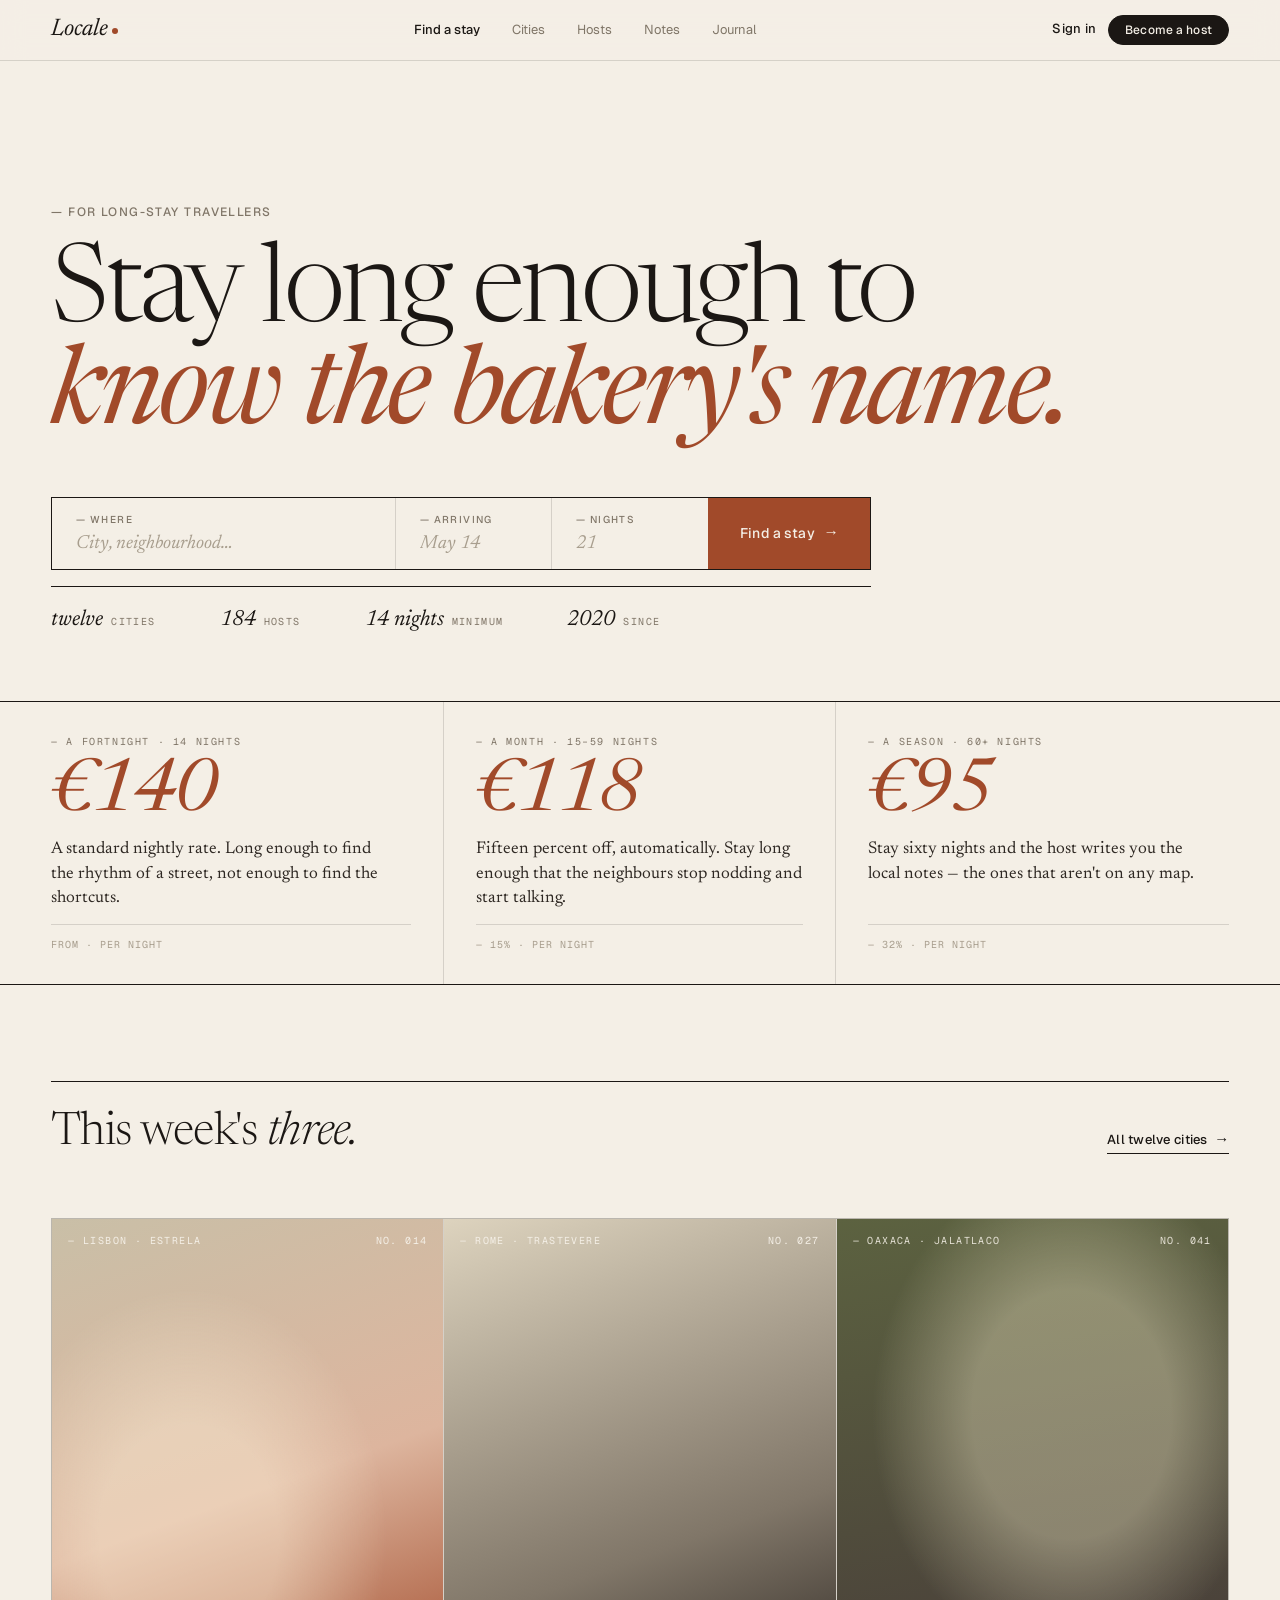
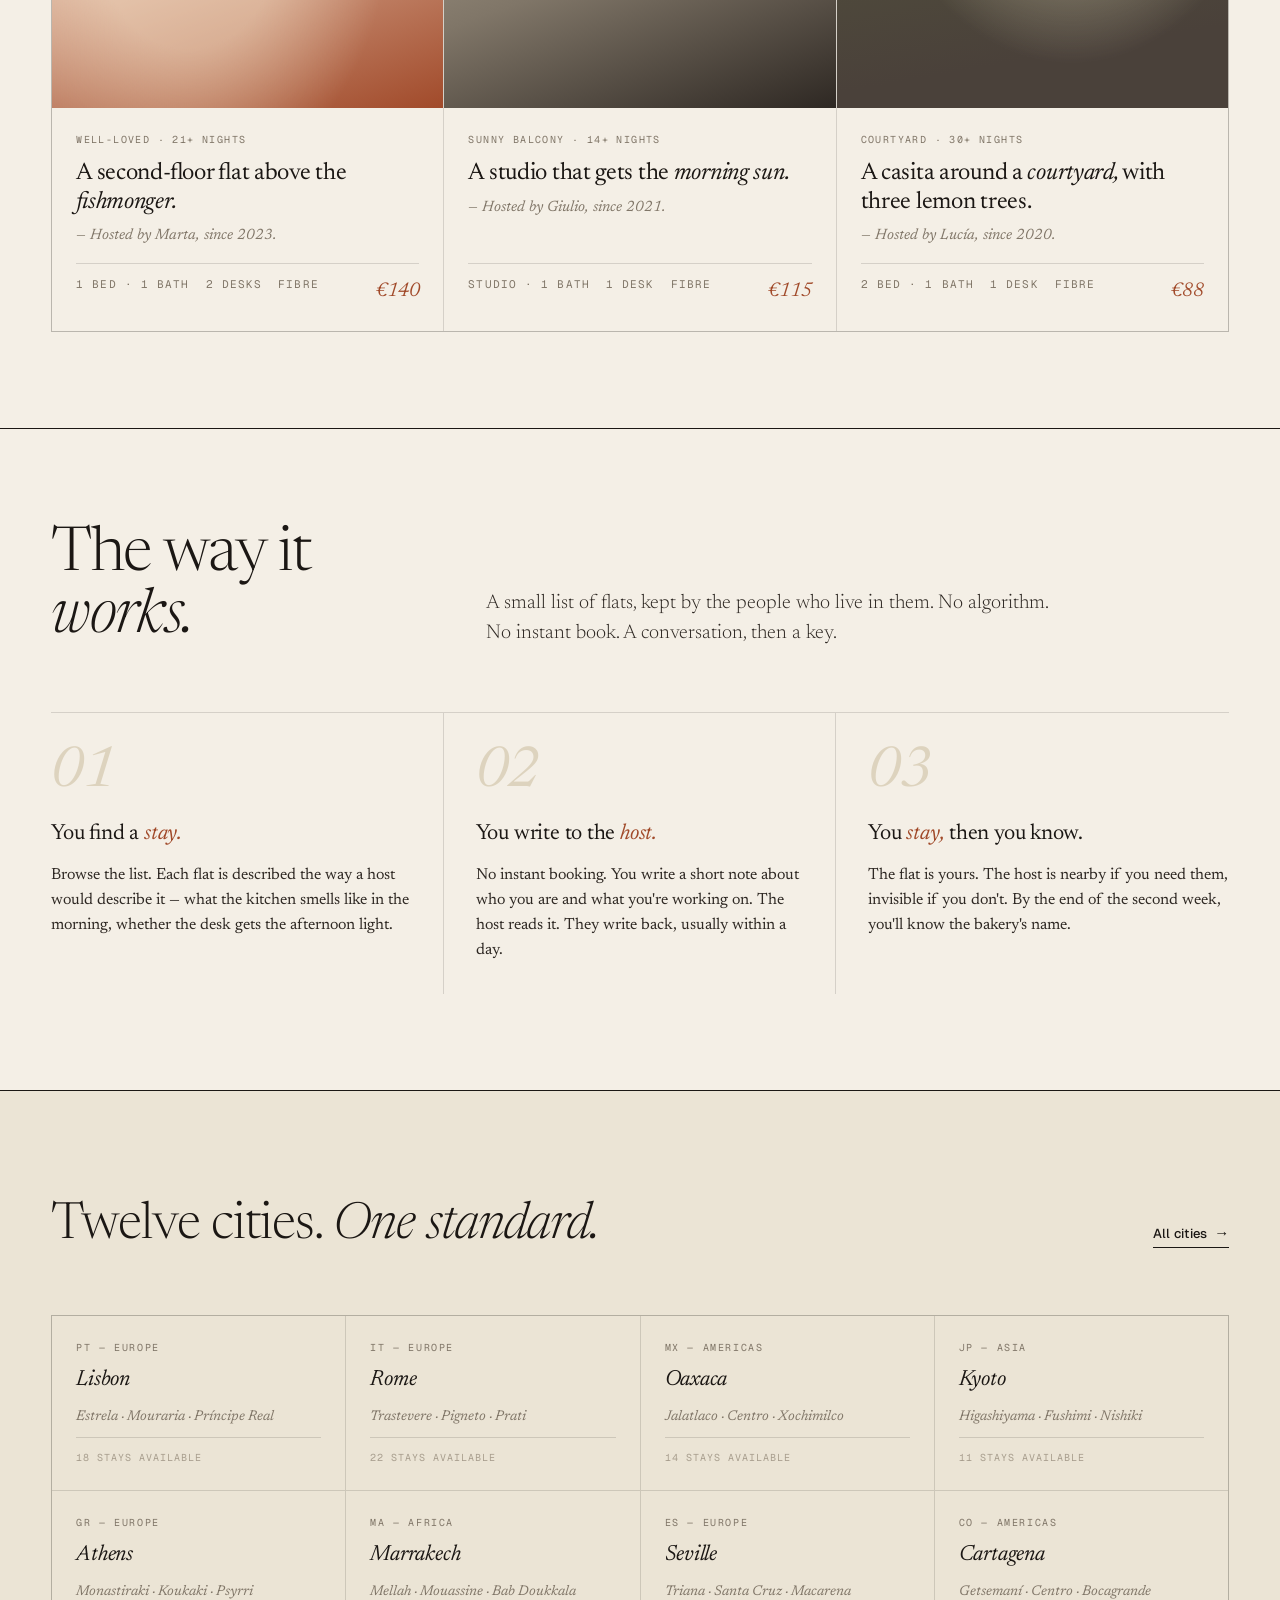
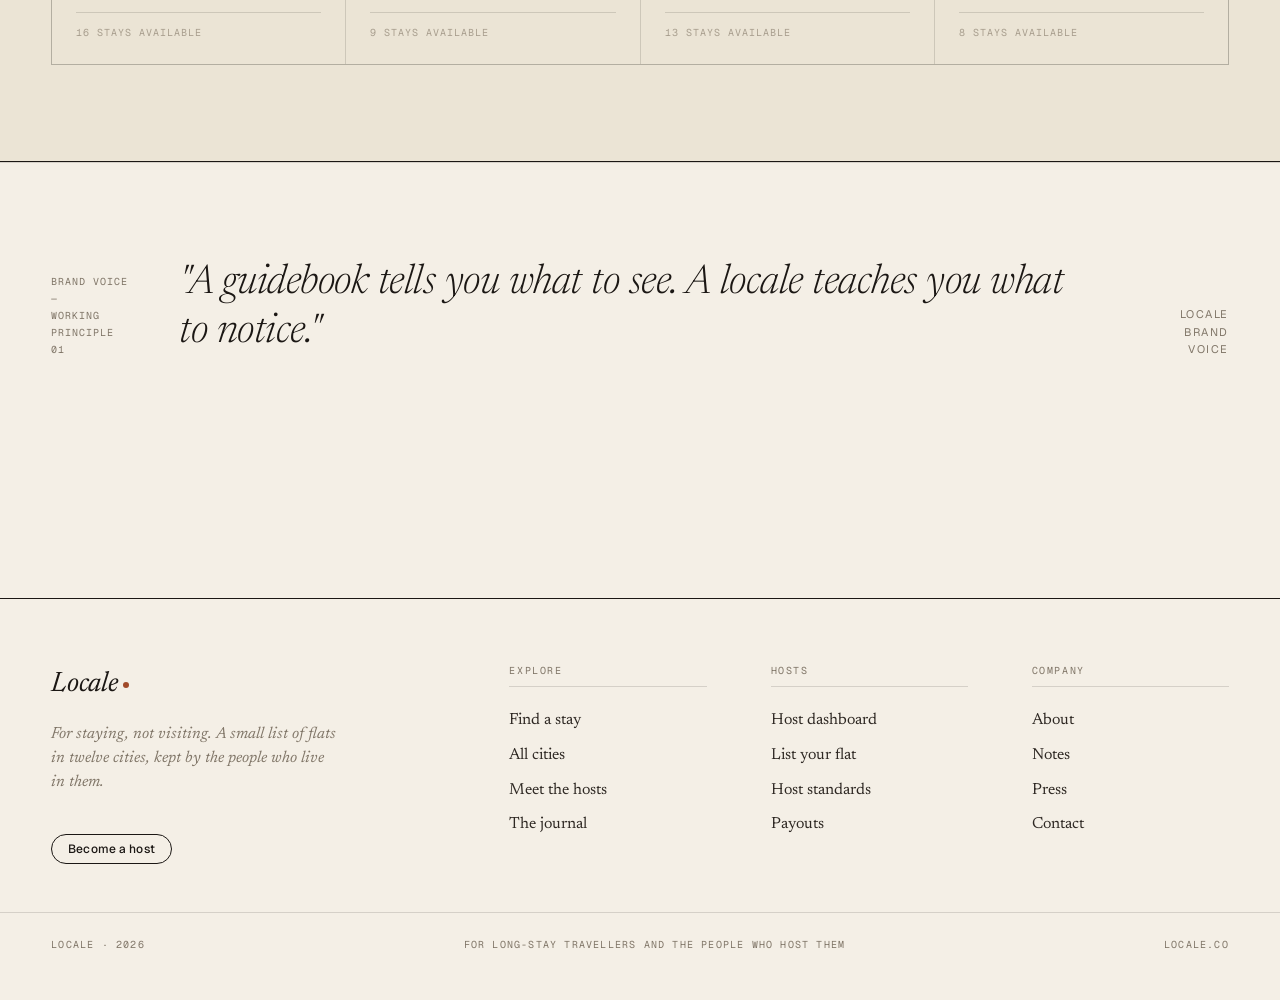
==== marketing.html @ e2b6375e "Initial commit: Locale AirBNB project Co-Authored-By: Claude Sonnet 4.6 <noreply@anthropic.com>" ====
<!doctype html>
<html lang="en">
<head>
<meta charset="utf-8">
<title>Locale — Find a stay</title>
<meta name="viewport" content="width=device-width, initial-scale=1">
<link rel="preconnect" href="https://fonts.googleapis.com">
<link rel="preconnect" href="https://fonts.gstatic.com" crossorigin>
<link rel="stylesheet" href="css/locale.css">
<style>

/* ── Hero ─────────────────────────────────────────────────── */
.hero {
  padding: var(--s-10) var(--gutter) var(--s-8);
  max-width: var(--measure);
  margin: 0 auto;
  display: grid;
  grid-template-columns: 1fr;
  gap: var(--s-7);
}
.hero__hed {
  font-family: var(--serif);
  font-size: clamp(60px, 8.5vw, 124px);
  font-weight: 300;
  line-height: 0.94;
  letter-spacing: -0.03em;
  max-width: 16ch;
}
.hero__hed em { font-style: italic; font-weight: 400; color: var(--clay); }

/* Search bar */
.search-bar {
  display: grid;
  grid-template-columns: 2.2fr 1fr 1fr auto;
  border: 1px solid var(--ink);
  background: var(--paper);
  max-width: 820px;
}
.search-bar .field {
  padding: 14px var(--s-5);
  border-right: 1px solid var(--rule);
  gap: 4px;
}
.search-bar .field:last-of-type { border-right: 0; }
.search-bar .field__label { font-size: 10px; }
.search-bar .field__input {
  border-bottom: 0;
  padding: 2px 0;
  font-size: 19px;
}
.search-bar .btn {
  border-radius: 0;
  padding: 0 var(--s-6);
  border: 0;
  background: var(--clay);
  color: var(--paper);
  font-size: 14px;
}
.search-bar .btn:hover { background: var(--clay-deep); }

/* Stats strip */
.stats {
  display: flex;
  gap: var(--s-8);
  border-top: 1px solid var(--ink);
  padding-top: var(--s-4);
  max-width: 820px;
  margin-top: var(--s-4);
}
.stats__item { display: flex; align-items: baseline; gap: 8px; }
.stats__num {
  font-family: var(--serif);
  font-style: italic;
  font-size: 22px;
  color: var(--ink);
}
.stats__lbl {
  font-family: var(--mono);
  font-size: 10px;
  text-transform: uppercase;
  letter-spacing: 0.14em;
  color: var(--mute);
}

/* ── Pricing strip ────────────────────────────────────────── */
.pricing {
  border-top: 1px solid var(--ink);
  border-bottom: 1px solid var(--ink);
}
.pricing__inner {
  max-width: var(--measure);
  margin: 0 auto;
  padding: 0 var(--gutter);
  display: grid;
  grid-template-columns: repeat(3, 1fr);
}
.pricing__tier {
  padding: var(--s-6) 0;
  border-right: 1px solid var(--rule);
  padding-right: var(--s-6);
  padding-left: var(--s-6);
  display: flex;
  flex-direction: column;
  gap: var(--s-3);
}
.pricing__tier:first-child { padding-left: 0; }
.pricing__tier:last-child  { border-right: 0; padding-right: 0; }
.pricing__badge {
  font-family: var(--mono);
  font-size: 10px;
  text-transform: uppercase;
  letter-spacing: 0.16em;
  color: var(--mute);
}
.pricing__num {
  font-family: var(--serif);
  font-style: italic;
  font-size: 72px;
  line-height: 0.9;
  letter-spacing: -0.025em;
  color: var(--clay);
}
.pricing__desc {
  font-family: var(--serif);
  font-size: 17px;
  line-height: 1.45;
  color: var(--ink-2);
  max-width: 34ch;
}
.pricing__note {
  font-family: var(--mono);
  font-size: 10px;
  text-transform: uppercase;
  letter-spacing: 0.1em;
  color: var(--mute-2);
  margin-top: auto;
  padding-top: var(--s-3);
  border-top: 1px solid var(--rule);
}

/* ── Featured stays ───────────────────────────────────────── */
.stays-section {
  max-width: var(--measure);
  margin: 0 auto;
  padding: var(--s-9) var(--gutter);
}
.stays-header {
  display: grid;
  grid-template-columns: 1fr auto;
  align-items: baseline;
  border-top: 1px solid var(--ink);
  padding-top: var(--s-4);
  margin-bottom: var(--s-7);
}
.stays-header h2 {
  font-family: var(--serif);
  font-size: clamp(32px, 3.6vw, 48px);
  font-weight: 300;
  letter-spacing: -0.018em;
}
.stays-header h2 em { font-style: italic; }

.stays-grid {
  display: grid;
  grid-template-columns: repeat(3, 1fr);
  gap: 1px;
  background: var(--rule);
  border: 1px solid var(--rule);
}
.stay-card {
  background: var(--paper);
  display: flex;
  flex-direction: column;
  transition: background .15s ease;
}
.stay-card:hover { background: var(--paper-2); }
.stay-card__photo {
  aspect-ratio: 4 / 5;
  position: relative;
  overflow: hidden;
}
.stay-card:nth-child(1) .stay-card__photo {
  background:
    radial-gradient(ellipse at 35% 65%, rgba(255,245,220,0.4) 0 25%, transparent 55%),
    linear-gradient(160deg, #C9BFA7 0%, #DDB59E 55%, #A14A2A 100%);
}
.stay-card:nth-child(2) .stay-card__photo {
  background: linear-gradient(160deg, #DDD3BE 0%, #807668 65%, #2E2823 100%);
}
.stay-card:nth-child(3) .stay-card__photo {
  background:
    radial-gradient(ellipse at 60% 40%, rgba(255,245,210,0.35) 0 30%, transparent 60%),
    linear-gradient(170deg, #5C6240 0%, #4A413A 85%);
}
.stay-card__photo-meta {
  position: absolute;
  top: 14px; left: 16px; right: 16px;
  display: flex;
  justify-content: space-between;
  align-items: baseline;
  color: var(--paper);
  font-family: var(--mono);
  font-size: 10px;
  letter-spacing: 0.14em;
  text-transform: uppercase;
}
.stay-card__body { padding: var(--s-5); display: flex; flex-direction: column; flex: 1; }
.stay-card__eyebrow {
  font-family: var(--mono);
  font-size: 10px;
  text-transform: uppercase;
  letter-spacing: 0.14em;
  color: var(--mute);
  margin-bottom: var(--s-3);
}
.stay-card__title {
  font-family: var(--serif);
  font-size: 24px;
  font-weight: 400;
  line-height: 1.18;
  letter-spacing: -0.012em;
  margin-bottom: var(--s-2);
}
.stay-card__title em { font-style: italic; }
.stay-card__host {
  font-family: var(--serif);
  font-style: italic;
  font-size: 15px;
  color: var(--mute);
  margin-bottom: var(--s-4);
}
.stay-card__details {
  display: flex;
  gap: var(--s-4);
  font-family: var(--mono);
  font-size: 11px;
  color: var(--mute);
  text-transform: uppercase;
  letter-spacing: 0.1em;
  margin-top: auto;
  border-top: 1px solid var(--rule);
  padding-top: var(--s-3);
  flex-wrap: wrap;
}
.stay-card__price {
  margin-left: auto;
  font-family: var(--serif);
  font-style: italic;
  font-size: 20px;
  color: var(--clay);
  letter-spacing: -0.01em;
}

/* ── How it works ─────────────────────────────────────────── */
.how {
  border-top: 1px solid var(--ink);
  padding-block: var(--s-9);
}
.how__inner {
  max-width: var(--measure);
  margin: 0 auto;
  padding: 0 var(--gutter);
}
.how__head {
  display: grid;
  grid-template-columns: 1fr 2fr;
  gap: var(--s-8);
  margin-bottom: var(--s-8);
  align-items: end;
}
.how__hed {
  font-family: var(--serif);
  font-size: clamp(40px, 4.8vw, 64px);
  font-weight: 300;
  line-height: 1;
  letter-spacing: -0.022em;
}
.how__hed em { font-style: italic; }
.how__intro {
  font-family: var(--serif);
  font-size: 20px;
  font-weight: 300;
  line-height: 1.5;
  color: var(--ink-2);
  max-width: 52ch;
}
.how__steps {
  display: grid;
  grid-template-columns: repeat(3, 1fr);
  gap: 0;
  border-top: 1px solid var(--rule);
}
.how__step {
  padding: var(--s-6) var(--s-6) var(--s-6) 0;
  border-right: 1px solid var(--rule);
}
.how__step:last-child { border-right: 0; padding-right: 0; }
.how__step:not(:first-child) { padding-left: var(--s-6); }
.how__step-num {
  font-family: var(--serif);
  font-style: italic;
  font-size: 56px;
  line-height: 1;
  color: var(--paper-3);
  letter-spacing: -0.03em;
  margin-bottom: var(--s-4);
}
.how__step-title {
  font-family: var(--serif);
  font-size: 22px;
  font-weight: 400;
  letter-spacing: -0.01em;
  margin-bottom: var(--s-3);
}
.how__step-title em { font-style: italic; color: var(--clay); }
.how__step-body {
  font-family: var(--serif);
  font-size: 16px;
  line-height: 1.55;
  color: var(--ink-2);
}

/* ── Cities ───────────────────────────────────────────────── */
.cities {
  background: var(--paper-2);
  border-top: 1px solid var(--ink);
  border-bottom: 1px solid var(--ink);
  padding-block: var(--s-9);
}
.cities__inner {
  max-width: var(--measure);
  margin: 0 auto;
  padding: 0 var(--gutter);
}
.cities__head {
  display: grid;
  grid-template-columns: 1fr auto;
  align-items: baseline;
  margin-bottom: var(--s-7);
}
.cities__hed {
  font-family: var(--serif);
  font-size: clamp(36px, 4vw, 54px);
  font-weight: 300;
  letter-spacing: -0.02em;
}
.cities__hed em { font-style: italic; }
.cities-grid {
  display: grid;
  grid-template-columns: repeat(4, 1fr);
  gap: 1px;
  background: var(--rule);
  border: 1px solid var(--rule);
}
.city-item {
  background: var(--paper-2);
  padding: var(--s-5);
  display: flex;
  flex-direction: column;
  gap: var(--s-2);
  transition: background .15s ease;
  cursor: pointer;
}
.city-item:hover { background: var(--paper); }
.city-item__flag {
  font-family: var(--mono);
  font-size: 10px;
  text-transform: uppercase;
  letter-spacing: 0.16em;
  color: var(--mute);
}
.city-item__name {
  font-family: var(--serif);
  font-size: 22px;
  font-weight: 400;
  letter-spacing: -0.01em;
}
.city-item__name em { font-style: italic; }
.city-item__sub {
  font-family: var(--serif);
  font-style: italic;
  font-size: 14px;
  color: var(--mute);
  margin-top: 2px;
}
.city-item__count {
  font-family: var(--mono);
  font-size: 10px;
  text-transform: uppercase;
  letter-spacing: 0.1em;
  color: var(--mute-2);
  margin-top: auto;
  padding-top: var(--s-3);
  border-top: 1px solid var(--rule);
}

/* ── Epigraph / quote ─────────────────────────────────────── */
.epigraph-block {
  padding: var(--s-9) 0;
  border-top: 1px solid var(--rule);
}
.epigraph-block__inner {
  max-width: var(--measure);
  margin: 0 auto;
  padding: 0 var(--gutter);
  display: grid;
  grid-template-columns: 80px 1fr 80px;
  gap: var(--s-7);
  align-items: end;
}
.epigraph-block__sidenote {
  font-family: var(--mono);
  font-size: 10px;
  text-transform: uppercase;
  letter-spacing: 0.1em;
  color: var(--mute);
  line-height: 1.7;
  align-self: end;
}
.epigraph-block__quote {
  font-family: var(--serif);
  font-style: italic;
  font-weight: 300;
  font-size: clamp(26px, 3.2vw, 42px);
  line-height: 1.2;
  letter-spacing: -0.012em;
  color: var(--ink);
  margin: 0;
  text-wrap: pretty;
}
.epigraph-block__attr {
  font-family: var(--sans);
  font-size: 11px;
  text-transform: uppercase;
  letter-spacing: 0.14em;
  color: var(--mute);
  text-align: right;
  align-self: end;
}

/* ── Responsive ───────────────────────────────────────────── */
@media (max-width: 1024px) {
  .pricing__inner  { grid-template-columns: 1fr 1fr; }
  .pricing__tier:nth-child(2) { border-right: 0; padding-right: 0; }
  .pricing__tier:nth-child(3) { padding-left: 0; border-right: 0; }
  .stays-grid  { grid-template-columns: 1fr 1fr; }
  .cities-grid { grid-template-columns: repeat(3, 1fr); }
  .how__steps  { grid-template-columns: 1fr 1fr; }
  .how__head   { grid-template-columns: 1fr; }
  .site-footer__inner { grid-template-columns: 1fr 1fr; gap: var(--s-6); }
}

@media (max-width: 700px) {
  .search-bar { grid-template-columns: 1fr; }
  .search-bar .field { border-right: 0; border-bottom: 1px solid var(--rule); }
  .search-bar .btn   { border-radius: 0; padding: var(--s-4); }
  .pricing__inner  { grid-template-columns: 1fr; }
  .pricing__tier   { border-right: 0; border-bottom: 1px solid var(--rule); padding: var(--s-6) 0 !important; }
  .stays-grid  { grid-template-columns: 1fr; }
  .how__steps  { grid-template-columns: 1fr; }
  .how__step   { border-right: 0; border-bottom: 1px solid var(--rule); padding: var(--s-5) 0 !important; }
  .cities-grid { grid-template-columns: 1fr 1fr; }
  .epigraph-block__inner { grid-template-columns: 1fr; }
  .epigraph-block__sidenote,
  .epigraph-block__attr { display: none; }
  .topnav__links { display: none; }
  .site-footer__inner { grid-template-columns: 1fr; }
}
</style>
</head>
<body>

<!-- ── Site nav ──────────────────────────────────────────────── -->
<nav class="topnav">
  <div class="topnav__inner">
    <a href="marketing.html" class="topnav__brand">Locale<span class="dot"></span></a>
    <div class="topnav__links">
      <a href="marketing.html" class="is-current">Find a stay</a>
      <a href="#">Cities</a>
      <a href="#">Hosts</a>
      <a href="#">Notes</a>
      <a href="#">Journal</a>
    </div>
    <div class="topnav__cta">
      <a href="dashboard.html" class="link-arrow" style="border: 0;">Sign in</a>
      <button class="btn btn--small">Become a host</button>
    </div>
  </div>
</nav>

<!-- ── Hero ──────────────────────────────────────────────────── -->
<section class="hero">
  <div>
    <div class="t-cap" style="margin-bottom: var(--s-5);">— For long-stay travellers</div>
    <h1 class="hero__hed">Stay long enough to <em>know the bakery's name.</em></h1>
  </div>
  <div>
    <div class="search-bar">
      <div class="field">
        <span class="field__label">— Where</span>
        <input class="field__input" type="text" placeholder="City, neighbourhood…">
      </div>
      <div class="field">
        <span class="field__label">— Arriving</span>
        <input class="field__input" type="text" placeholder="May 14">
      </div>
      <div class="field">
        <span class="field__label">— Nights</span>
        <input class="field__input" type="text" placeholder="21">
      </div>
      <button class="btn">Find a stay <span class="arrow">→</span></button>
    </div>
    <div class="stats">
      <div class="stats__item">
        <span class="stats__num">twelve</span>
        <span class="stats__lbl">cities</span>
      </div>
      <div class="stats__item">
        <span class="stats__num">184</span>
        <span class="stats__lbl">hosts</span>
      </div>
      <div class="stats__item">
        <span class="stats__num">14 nights</span>
        <span class="stats__lbl">minimum</span>
      </div>
      <div class="stats__item">
        <span class="stats__num">2020</span>
        <span class="stats__lbl">since</span>
      </div>
    </div>
  </div>
</section>

<!-- ── Pricing strip ─────────────────────────────────────────── -->
<div class="pricing">
  <div class="pricing__inner">
    <div class="pricing__tier">
      <span class="pricing__badge">— A fortnight · 14 nights</span>
      <span class="pricing__num">€140</span>
      <p class="pricing__desc">A standard nightly rate. Long enough to find the rhythm of a street, not enough to find the shortcuts.</p>
      <span class="pricing__note">From · per night</span>
    </div>
    <div class="pricing__tier">
      <span class="pricing__badge">— A month · 15–59 nights</span>
      <span class="pricing__num">€118</span>
      <p class="pricing__desc">Fifteen percent off, automatically. Stay long enough that the neighbours stop nodding and start talking.</p>
      <span class="pricing__note">— 15% · per night</span>
    </div>
    <div class="pricing__tier">
      <span class="pricing__badge">— A season · 60+ nights</span>
      <span class="pricing__num">€95</span>
      <p class="pricing__desc">Stay sixty nights and the host writes you the local notes — the ones that aren't on any map.</p>
      <span class="pricing__note">— 32% · per night</span>
    </div>
  </div>
</div>

<!-- ── Featured stays ────────────────────────────────────────── -->
<section class="stays-section">
  <header class="stays-header">
    <h2>This week's <em>three.</em></h2>
    <a class="link-arrow">All twelve cities <span class="arrow">→</span></a>
  </header>

  <div class="stays-grid">
    <a href="stay.html" class="stay-card">
      <div class="stay-card__photo">
        <div class="stay-card__photo-meta">
          <span>— Lisbon · Estrela</span>
          <span>No. 014</span>
        </div>
      </div>
      <div class="stay-card__body">
        <div class="stay-card__eyebrow">Well-loved · 21+ nights</div>
        <h3 class="stay-card__title">A second-floor flat above the <em>fishmonger.</em></h3>
        <p class="stay-card__host">— Hosted by Marta, since 2023.</p>
        <div class="stay-card__details">
          <span>1 bed · 1 bath</span>
          <span>2 desks</span>
          <span>fibre</span>
          <span class="stay-card__price">€140</span>
        </div>
      </div>
    </a>
    <a href="stay.html" class="stay-card">
      <div class="stay-card__photo">
        <div class="stay-card__photo-meta">
          <span>— Rome · Trastevere</span>
          <span>No. 027</span>
        </div>
      </div>
      <div class="stay-card__body">
        <div class="stay-card__eyebrow">Sunny balcony · 14+ nights</div>
        <h3 class="stay-card__title">A studio that gets the <em>morning sun.</em></h3>
        <p class="stay-card__host">— Hosted by Giulio, since 2021.</p>
        <div class="stay-card__details">
          <span>studio · 1 bath</span>
          <span>1 desk</span>
          <span>fibre</span>
          <span class="stay-card__price">€115</span>
        </div>
      </div>
    </a>
    <a href="stay.html" class="stay-card">
      <div class="stay-card__photo">
        <div class="stay-card__photo-meta" style="color: rgba(244,239,230,0.9);">
          <span>— Oaxaca · Jalatlaco</span>
          <span>No. 041</span>
        </div>
      </div>
      <div class="stay-card__body">
        <div class="stay-card__eyebrow">Courtyard · 30+ nights</div>
        <h3 class="stay-card__title">A casita around a <em>courtyard,</em> with three lemon trees.</h3>
        <p class="stay-card__host">— Hosted by Lucía, since 2020.</p>
        <div class="stay-card__details">
          <span>2 bed · 1 bath</span>
          <span>1 desk</span>
          <span>fibre</span>
          <span class="stay-card__price">€88</span>
        </div>
      </div>
    </a>
  </div>
</section>

<!-- ── How it works ───────────────────────────────────────────── -->
<div class="how">
  <div class="how__inner">
    <div class="how__head">
      <h2 class="how__hed">The way it <em>works.</em></h2>
      <p class="how__intro">A small list of flats, kept by the people who live in them. No algorithm. No instant book. A conversation, then a key.</p>
    </div>
    <div class="how__steps">
      <div class="how__step">
        <div class="how__step-num">01</div>
        <h3 class="how__step-title">You find a <em>stay.</em></h3>
        <p class="how__step-body">Browse the list. Each flat is described the way a host would describe it — what the kitchen smells like in the morning, whether the desk gets the afternoon light.</p>
      </div>
      <div class="how__step">
        <div class="how__step-num">02</div>
        <h3 class="how__step-title">You write to the <em>host.</em></h3>
        <p class="how__step-body">No instant booking. You write a short note about who you are and what you're working on. The host reads it. They write back, usually within a day.</p>
      </div>
      <div class="how__step">
        <div class="how__step-num">03</div>
        <h3 class="how__step-title">You <em>stay,</em> then you know.</h3>
        <p class="how__step-body">The flat is yours. The host is nearby if you need them, invisible if you don't. By the end of the second week, you'll know the bakery's name.</p>
      </div>
    </div>
  </div>
</div>

<!-- ── Cities ─────────────────────────────────────────────────── -->
<div class="cities">
  <div class="cities__inner">
    <div class="cities__head">
      <h2 class="cities__hed">Twelve cities. <em>One standard.</em></h2>
      <a class="link-arrow">All cities <span class="arrow">→</span></a>
    </div>
    <div class="cities-grid">
      <div class="city-item">
        <span class="city-item__flag">PT — Europe</span>
        <span class="city-item__name"><em>Lisbon</em></span>
        <span class="city-item__sub">Estrela · Mouraria · Príncipe Real</span>
        <span class="city-item__count">18 stays available</span>
      </div>
      <div class="city-item">
        <span class="city-item__flag">IT — Europe</span>
        <span class="city-item__name"><em>Rome</em></span>
        <span class="city-item__sub">Trastevere · Pigneto · Prati</span>
        <span class="city-item__count">22 stays available</span>
      </div>
      <div class="city-item">
        <span class="city-item__flag">MX — Americas</span>
        <span class="city-item__name"><em>Oaxaca</em></span>
        <span class="city-item__sub">Jalatlaco · Centro · Xochimilco</span>
        <span class="city-item__count">14 stays available</span>
      </div>
      <div class="city-item">
        <span class="city-item__flag">JP — Asia</span>
        <span class="city-item__name"><em>Kyoto</em></span>
        <span class="city-item__sub">Higashiyama · Fushimi · Nishiki</span>
        <span class="city-item__count">11 stays available</span>
      </div>
      <div class="city-item">
        <span class="city-item__flag">GR — Europe</span>
        <span class="city-item__name"><em>Athens</em></span>
        <span class="city-item__sub">Monastiraki · Koukaki · Psyrri</span>
        <span class="city-item__count">16 stays available</span>
      </div>
      <div class="city-item">
        <span class="city-item__flag">MA — Africa</span>
        <span class="city-item__name"><em>Marrakech</em></span>
        <span class="city-item__sub">Mellah · Mouassine · Bab Doukkala</span>
        <span class="city-item__count">9 stays available</span>
      </div>
      <div class="city-item">
        <span class="city-item__flag">ES — Europe</span>
        <span class="city-item__name"><em>Seville</em></span>
        <span class="city-item__sub">Triana · Santa Cruz · Macarena</span>
        <span class="city-item__count">13 stays available</span>
      </div>
      <div class="city-item">
        <span class="city-item__flag">CO — Americas</span>
        <span class="city-item__name"><em>Cartagena</em></span>
        <span class="city-item__sub">Getsemaní · Centro · Bocagrande</span>
        <span class="city-item__count">8 stays available</span>
      </div>
    </div>
  </div>
</div>

<!-- ── Epigraph ───────────────────────────────────────────────── -->
<div class="epigraph-block">
  <div class="epigraph-block__inner">
    <div class="epigraph-block__sidenote">
      Brand voice —<br>
      Working<br>
      principle 01
    </div>
    <blockquote class="epigraph-block__quote">
      "A guidebook tells you what to see. A locale teaches you what to <em>notice.</em>"
    </blockquote>
    <div class="epigraph-block__attr">
      Locale<br>
      Brand voice
    </div>
  </div>
</div>

<!-- ── Footer ─────────────────────────────────────────────────── -->
<footer class="site-footer">
  <div class="site-footer__inner">
    <div>
      <div class="site-footer__brand">Locale<span class="dot"></span></div>
      <p class="site-footer__tagline">For staying, not visiting. A small list of flats in twelve cities, kept by the people who live in them.</p>
      <button class="btn btn--ghost btn--small" style="margin-top: var(--s-4);">Become a host</button>
    </div>
    <div class="site-footer__col">
      <div class="site-footer__col-head">Explore</div>
      <a href="#">Find a stay</a>
      <a href="#">All cities</a>
      <a href="#">Meet the hosts</a>
      <a href="#">The journal</a>
    </div>
    <div class="site-footer__col">
      <div class="site-footer__col-head">Hosts</div>
      <a href="dashboard.html">Host dashboard</a>
      <a href="#">List your flat</a>
      <a href="#">Host standards</a>
      <a href="#">Payouts</a>
    </div>
    <div class="site-footer__col">
      <div class="site-footer__col-head">Company</div>
      <a href="#">About</a>
      <a href="#">Notes</a>
      <a href="#">Press</a>
      <a href="#">Contact</a>
    </div>
  </div>
  <div class="site-footer__bottom">
    <span>Locale · 2026</span>
    <span>For long-stay travellers and the people who host them</span>
    <span>locale.co</span>
  </div>
</footer>

</body>
</html>
---- css/locale.css ----
/* ============================================================
   Locale — Design System · Shared stylesheet
   ============================================================ */

@import url('https://fonts.googleapis.com/css2?family=Newsreader:ital,opsz,wght@0,6..72,300;0,6..72,400;0,6..72,500;0,6..72,600;0,6..72,700;1,6..72,300;1,6..72,400;1,6..72,500;1,6..72,600;1,6..72,700&family=Geist:wght@300;400;500;600;700&family=Geist+Mono:wght@400;500&display=swap');

/* ============================================================
   TOKENS
   ============================================================ */
:root {
  /* Paper */
  --paper:        #F4EFE6;
  --paper-2:      #EBE4D5;
  --paper-3:      #DDD3BE;
  --paper-deep:   #C9BFA7;

  /* Ink */
  --ink:          #1B1714;
  --ink-2:        #2E2823;
  --ink-3:        #4A413A;
  --mute:         #807668;
  --mute-2:       #A89E8E;

  /* Accent */
  --clay:         #A14A2A;
  --clay-deep:    #7A3618;
  --clay-soft:    #DDB59E;

  /* Status */
  --olive:        #5C6240;
  --slate:        #4A5663;
  --rust:         #9C3F2A;

  /* Lines */
  --rule:         rgba(27, 23, 20, 0.14);
  --rule-strong:  rgba(27, 23, 20, 0.32);
  --rule-soft:    rgba(27, 23, 20, 0.06);

  /* Type */
  --serif: 'Newsreader', 'Source Serif 4', Georgia, serif;
  --sans:  'Geist', 'Inter', -apple-system, BlinkMacSystemFont, sans-serif;
  --mono:  'Geist Mono', 'JetBrains Mono', ui-monospace, monospace;

  /* Scale */
  --t-display: clamp(72px, 9vw, 132px);
  --t-h1:      clamp(48px, 5.4vw, 80px);
  --t-h2:      clamp(34px, 3.4vw, 48px);
  --t-h3:      clamp(24px, 2.2vw, 30px);
  --t-lede:    22px;
  --t-body:    17px;
  --t-small:   14px;
  --t-cap:     12px;
  --t-folio:   11px;

  /* Spacing */
  --s-1:  4px;
  --s-2:  8px;
  --s-3:  12px;
  --s-4:  16px;
  --s-5:  24px;
  --s-6:  32px;
  --s-7:  48px;
  --s-8:  64px;
  --s-9:  96px;
  --s-10: 144px;

  /* Frame */
  --gutter: clamp(24px, 4vw, 64px);
  --measure: 1320px;

  /* Radii */
  --r-1:    2px;
  --r-2:    4px;
  --r-pill: 999px;

  --shadow-leaf: 0 1px 2px rgba(27,23,20,.04), 0 8px 24px rgba(27,23,20,.08);
}

/* ============================================================
   RESET + BASE
   ============================================================ */
*, *::before, *::after { box-sizing: border-box; }
html, body { margin: 0; padding: 0; }

html {
  background: var(--paper);
  color: var(--ink);
  font-family: var(--serif);
  font-size: var(--t-body);
  line-height: 1.55;
  font-feature-settings: "ss01","kern","liga","onum";
  -webkit-font-smoothing: antialiased;
  text-rendering: optimizeLegibility;
}

body { min-height: 100vh; background: var(--paper); color: var(--ink); }

a { color: inherit; text-decoration: none; cursor: pointer; }
img { max-width: 100%; display: block; }
button { font: inherit; color: inherit; cursor: pointer; }
h1, h2, h3, h4, h5, h6 { margin: 0; }
p { margin: 0; }
ul, ol { margin: 0; padding: 0; list-style: none; }

::selection { background: var(--clay); color: var(--paper); }

/* ============================================================
   TYPE — utility classes
   ============================================================ */
.t-display {
  font-family: var(--serif);
  font-size: var(--t-display);
  font-weight: 300;
  line-height: 0.96;
  letter-spacing: -0.025em;
}
.t-display em { font-style: italic; font-weight: 400; letter-spacing: -0.015em; }

.t-h1 {
  font-family: var(--serif);
  font-size: var(--t-h1);
  font-weight: 400;
  line-height: 1.05;
  letter-spacing: -0.02em;
}
.t-h1 em { font-style: italic; }

.t-h2 {
  font-family: var(--serif);
  font-size: var(--t-h2);
  font-weight: 400;
  line-height: 1.1;
  letter-spacing: -0.018em;
}
.t-h2 em { font-style: italic; }

.t-h3 {
  font-family: var(--serif);
  font-size: var(--t-h3);
  font-weight: 400;
  line-height: 1.2;
  letter-spacing: -0.012em;
}

.t-lede {
  font-family: var(--serif);
  font-size: var(--t-lede);
  font-weight: 300;
  line-height: 1.45;
  letter-spacing: -0.005em;
  color: var(--ink-2);
  text-wrap: pretty;
}

.t-body {
  font-family: var(--serif);
  font-size: var(--t-body);
  font-weight: 400;
  line-height: 1.6;
  color: var(--ink-2);
}

.t-small {
  font-family: var(--sans);
  font-size: var(--t-small);
  line-height: 1.5;
  color: var(--ink-3);
}

.t-cap {
  font-family: var(--sans);
  font-size: var(--t-cap);
  line-height: 1.3;
  color: var(--mute);
  text-transform: uppercase;
  letter-spacing: 0.12em;
  font-weight: 500;
}

.t-folio {
  font-family: var(--mono);
  font-size: var(--t-folio);
  line-height: 1;
  color: var(--mute);
  text-transform: uppercase;
  letter-spacing: 0.08em;
}

/* ============================================================
   LAYOUT
   ============================================================ */
.frame {
  max-width: var(--measure);
  margin: 0 auto;
  padding: 0 var(--gutter);
}

.spread { padding-block: var(--s-9) var(--s-10); }

.grid-12 {
  display: grid;
  grid-template-columns: repeat(12, 1fr);
  gap: var(--s-5);
}

.col-12 { grid-column: span 12; }
.col-9  { grid-column: span 9; }
.col-8  { grid-column: span 8; }
.col-7  { grid-column: span 7; }
.col-6  { grid-column: span 6; }
.col-5  { grid-column: span 5; }
.col-4  { grid-column: span 4; }
.col-3  { grid-column: span 3; }
.col-2  { grid-column: span 2; }
.col-1  { grid-column: span 1; }

.start-2 { grid-column-start: 2; }
.start-3 { grid-column-start: 3; }
.start-4 { grid-column-start: 4; }

.between { display: flex; justify-content: space-between; align-items: baseline; gap: var(--s-3); }
.flex-row { display: flex; gap: var(--s-3); align-items: center; flex-wrap: wrap; }

.rule    { border: 0; border-top: 1px solid var(--rule); margin: 0; }

@media (max-width: 880px) {
  .grid-12 > [class*="col-"] { grid-column: span 12; }
  .grid-12 [class*="start-"] { grid-column-start: auto; }
}

/* ============================================================
   SITE NAV (topnav)
   ============================================================ */
.topnav {
  position: sticky;
  top: 0;
  z-index: 100;
  background: color-mix(in oklab, var(--paper) 94%, transparent);
  backdrop-filter: blur(12px);
  -webkit-backdrop-filter: blur(12px);
  border-bottom: 1px solid var(--rule);
}
.topnav__inner {
  max-width: var(--measure);
  margin: 0 auto;
  padding: 0 var(--gutter);
  display: grid;
  grid-template-columns: auto 1fr auto;
  align-items: center;
  gap: var(--s-6);
  height: 60px;
}
.topnav__brand {
  font-family: var(--serif);
  font-style: italic;
  font-size: 24px;
  font-weight: 400;
  letter-spacing: -0.01em;
  color: var(--ink);
  display: flex;
  align-items: center;
  gap: 0;
}
.topnav__brand .dot {
  display: inline-block;
  width: 6px; height: 6px;
  background: var(--clay);
  border-radius: 50%;
  margin-left: 4px;
  flex-shrink: 0;
  position: relative;
  top: 1px;
}
.topnav__links {
  display: flex;
  gap: var(--s-6);
  font-family: var(--sans);
  font-size: 13px;
  color: var(--mute);
  justify-self: center;
  align-items: center;
}
.topnav__links a { transition: color .12s ease; }
.topnav__links a:hover { color: var(--ink); }
.topnav__links a.is-current { color: var(--ink); font-weight: 500; }
.topnav__cta {
  display: flex;
  gap: var(--s-3);
  align-items: center;
}

/* ============================================================
   FOOTER
   ============================================================ */
.site-footer {
  border-top: 1px solid var(--ink);
  padding: var(--s-8) 0 var(--s-7);
  margin-top: var(--s-10);
}
.site-footer__inner {
  max-width: var(--measure);
  margin: 0 auto;
  padding: 0 var(--gutter);
  display: grid;
  grid-template-columns: 2fr 1fr 1fr 1fr;
  gap: var(--s-8);
}
.site-footer__brand {
  font-family: var(--serif);
  font-style: italic;
  font-size: 28px;
  letter-spacing: -0.01em;
  margin-bottom: var(--s-4);
  display: flex;
  align-items: center;
}
.site-footer__brand .dot {
  display: inline-block;
  width: 6px; height: 6px;
  background: var(--clay);
  border-radius: 50%;
  margin-left: 4px;
  position: relative; top: 1px;
}
.site-footer__tagline {
  font-family: var(--serif);
  font-style: italic;
  font-size: 16px;
  color: var(--mute);
  line-height: 1.5;
  max-width: 32ch;
  margin-bottom: var(--s-5);
}
.site-footer__col-head {
  font-family: var(--mono);
  font-size: 10px;
  text-transform: uppercase;
  letter-spacing: 0.16em;
  color: var(--mute);
  margin-bottom: var(--s-4);
  padding-bottom: var(--s-2);
  border-bottom: 1px solid var(--rule);
}
.site-footer__col a {
  display: block;
  font-family: var(--serif);
  font-size: 16px;
  color: var(--ink-2);
  padding: 5px 0;
  transition: color .12s ease;
}
.site-footer__col a:hover { color: var(--clay); }
.site-footer__bottom {
  max-width: var(--measure);
  margin: var(--s-7) auto 0;
  padding: var(--s-5) var(--gutter) 0;
  border-top: 1px solid var(--rule);
  display: flex;
  justify-content: space-between;
  align-items: baseline;
  font-family: var(--mono);
  font-size: 10px;
  text-transform: uppercase;
  letter-spacing: 0.12em;
  color: var(--mute);
}

/* ============================================================
   BUTTONS
   ============================================================ */
.btn {
  display: inline-flex;
  align-items: center;
  gap: var(--s-2);
  padding: 12px 22px;
  font-family: var(--sans);
  font-size: 14px;
  font-weight: 500;
  letter-spacing: 0.01em;
  border-radius: var(--r-pill);
  border: 1px solid var(--ink);
  background: var(--ink);
  color: var(--paper);
  transition: background .15s ease, color .15s ease, border-color .15s ease, transform .1s ease;
  white-space: nowrap;
  line-height: 1;
}
.btn:hover { background: var(--clay-deep); border-color: var(--clay-deep); }
.btn:active { transform: translateY(1px); }

.btn--ghost { background: transparent; color: var(--ink); }
.btn--ghost:hover { background: var(--ink); color: var(--paper); border-color: var(--ink); }

.btn--clay { background: var(--clay); border-color: var(--clay); color: var(--paper); }
.btn--clay:hover { background: var(--clay-deep); border-color: var(--clay-deep); }

.btn--quiet { background: transparent; color: var(--ink); border-color: var(--rule-strong); }
.btn--quiet:hover { border-color: var(--ink); }

.btn--small { padding: 8px 16px; font-size: 12px; }
.btn--large { padding: 16px 32px; font-size: 15px; }

.btn .arrow {
  font-family: var(--serif);
  font-style: italic;
  font-size: 1.1em;
  line-height: 1;
}

.link-arrow {
  font-family: var(--sans);
  font-size: 13px;
  font-weight: 500;
  letter-spacing: 0.02em;
  color: var(--ink);
  display: inline-flex;
  align-items: baseline;
  gap: 6px;
  border-bottom: 1px solid var(--ink);
  padding-bottom: 2px;
  transition: color .12s ease, border-color .12s ease;
}
.link-arrow:hover { color: var(--clay); border-color: var(--clay); }
.link-arrow .arrow { font-family: var(--serif); font-style: italic; font-size: 15px; line-height: 0.8; }

/* ============================================================
   TAGS
   ============================================================ */
.tag {
  display: inline-flex;
  align-items: center;
  gap: 6px;
  padding: 4px 10px;
  border-radius: var(--r-pill);
  font-family: var(--sans);
  font-size: 11px;
  font-weight: 500;
  letter-spacing: 0.06em;
  text-transform: uppercase;
  background: var(--paper-2);
  border: 1px solid var(--rule);
  color: var(--ink-2);
}
.tag--clay  { background: transparent; border-color: var(--clay);  color: var(--clay); }
.tag--olive { background: transparent; border-color: var(--olive); color: var(--olive); }
.tag--ink   { background: var(--ink); border-color: var(--ink); color: var(--paper); }

/* ============================================================
   FORMS
   ============================================================ */
.field { display: flex; flex-direction: column; gap: 6px; }
.field__label {
  font-family: var(--sans);
  font-size: 10px;
  letter-spacing: 0.14em;
  text-transform: uppercase;
  color: var(--mute);
  font-weight: 500;
}
.field__input,
.field__select,
.field__textarea {
  font-family: var(--serif);
  font-size: 17px;
  color: var(--ink);
  background: transparent;
  border: 0;
  border-bottom: 1px solid var(--rule-strong);
  padding: 8px 0;
  width: 100%;
  outline: none;
  transition: border-color .15s ease;
}
.field__input::placeholder { color: var(--mute-2); font-style: italic; }
.field__input:focus,
.field__select:focus,
.field__textarea:focus { border-bottom-color: var(--clay); }

/* ============================================================
   TABLE
   ============================================================ */
.stay-table {
  width: 100%;
  border-collapse: collapse;
  font-family: var(--serif);
  font-size: 16px;
  background: var(--paper);
}
.stay-table thead th {
  text-align: left;
  font-family: var(--mono);
  font-size: 10px;
  letter-spacing: 0.14em;
  text-transform: uppercase;
  color: var(--mute);
  font-weight: 500;
  padding: var(--s-3) var(--s-4) var(--s-3) 0;
  border-bottom: 1px solid var(--ink);
}
.stay-table thead th:first-child { padding-left: var(--s-5); }
.stay-table thead th:last-child  { text-align: right; }
.stay-table tbody td {
  padding: var(--s-4) var(--s-4) var(--s-4) 0;
  border-bottom: 1px solid var(--rule);
  vertical-align: middle;
  color: var(--ink-2);
}
.stay-table tbody td:first-child { padding-left: var(--s-5); }
.stay-table tbody td:last-child  { text-align: right; }
.stay-table tbody tr:last-child td { border-bottom: 0; }
.stay-table tbody tr { transition: background .1s ease; }
.stay-table tbody tr:hover td { background: color-mix(in oklab, var(--paper-2) 50%, transparent); }
.stay-table .place em { font-style: italic; color: var(--ink); }
.stay-table .num { font-family: var(--mono); font-size: 13px; color: var(--ink); }
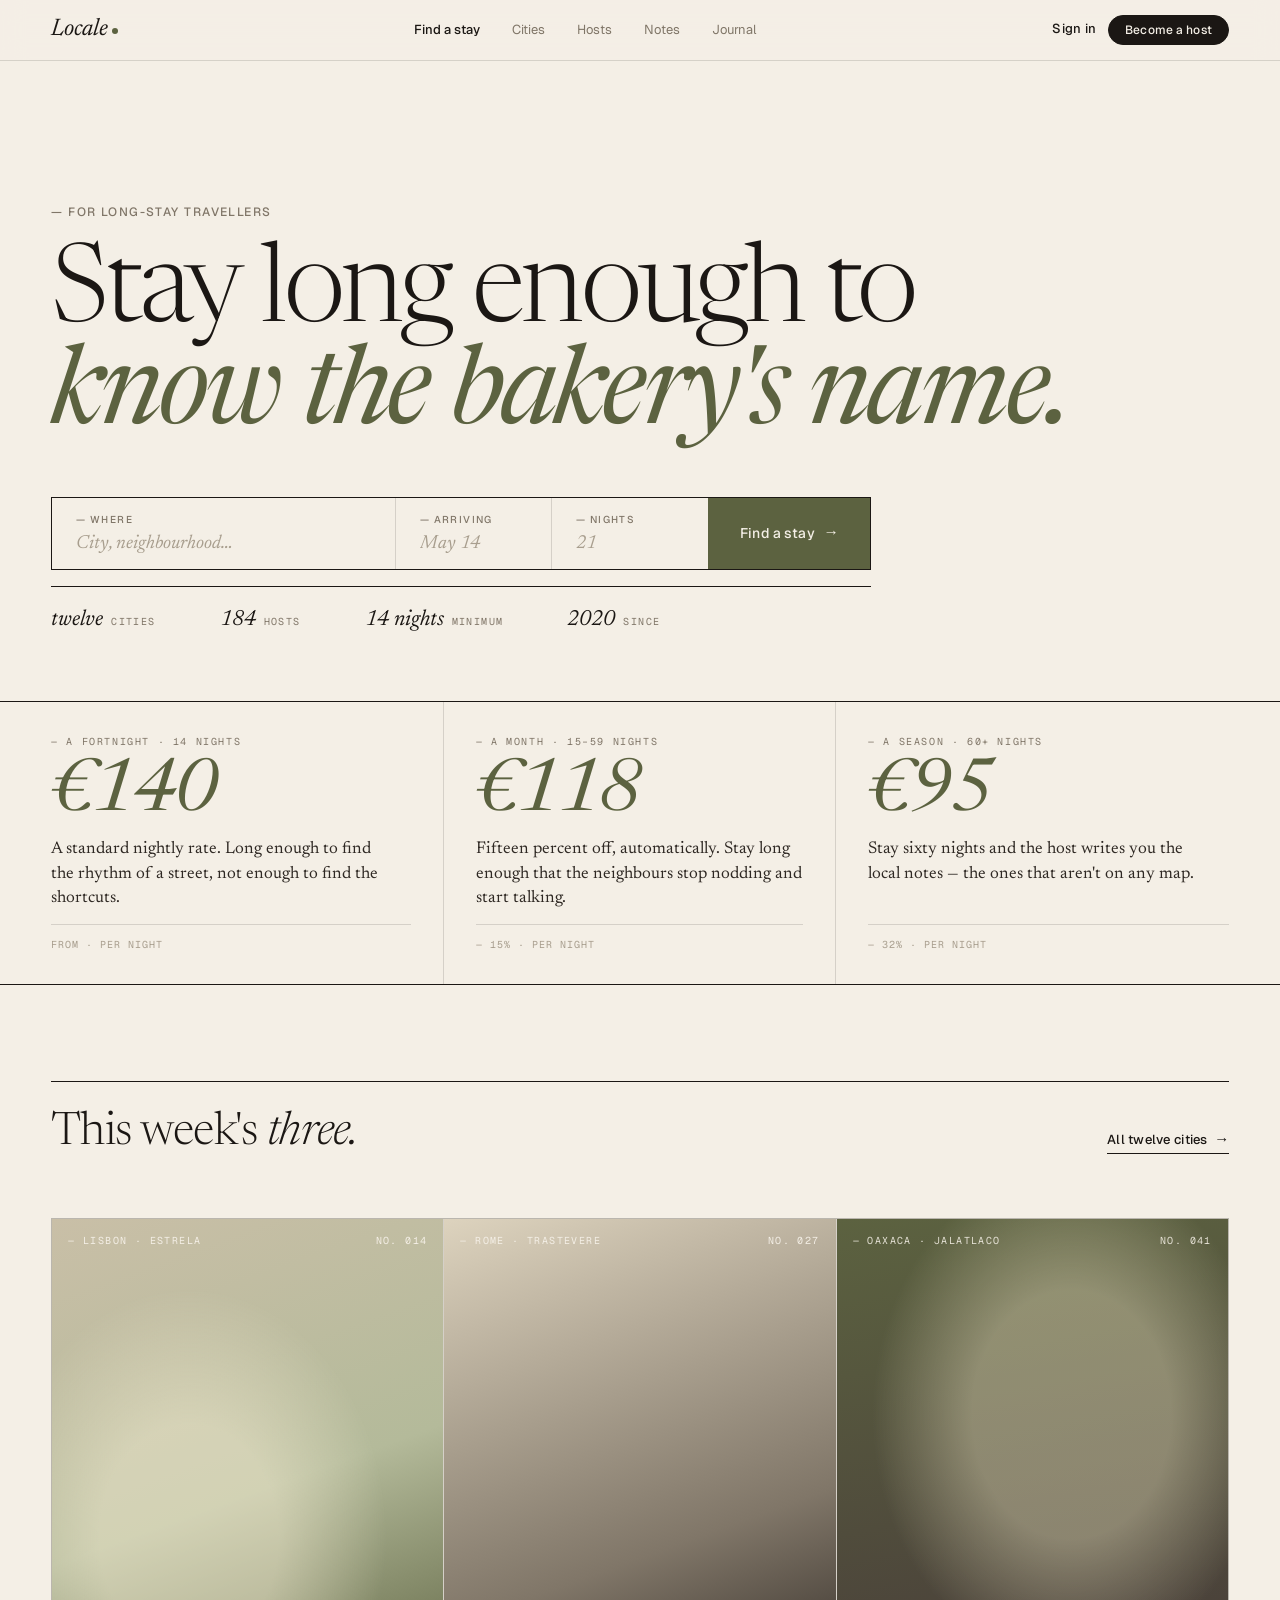
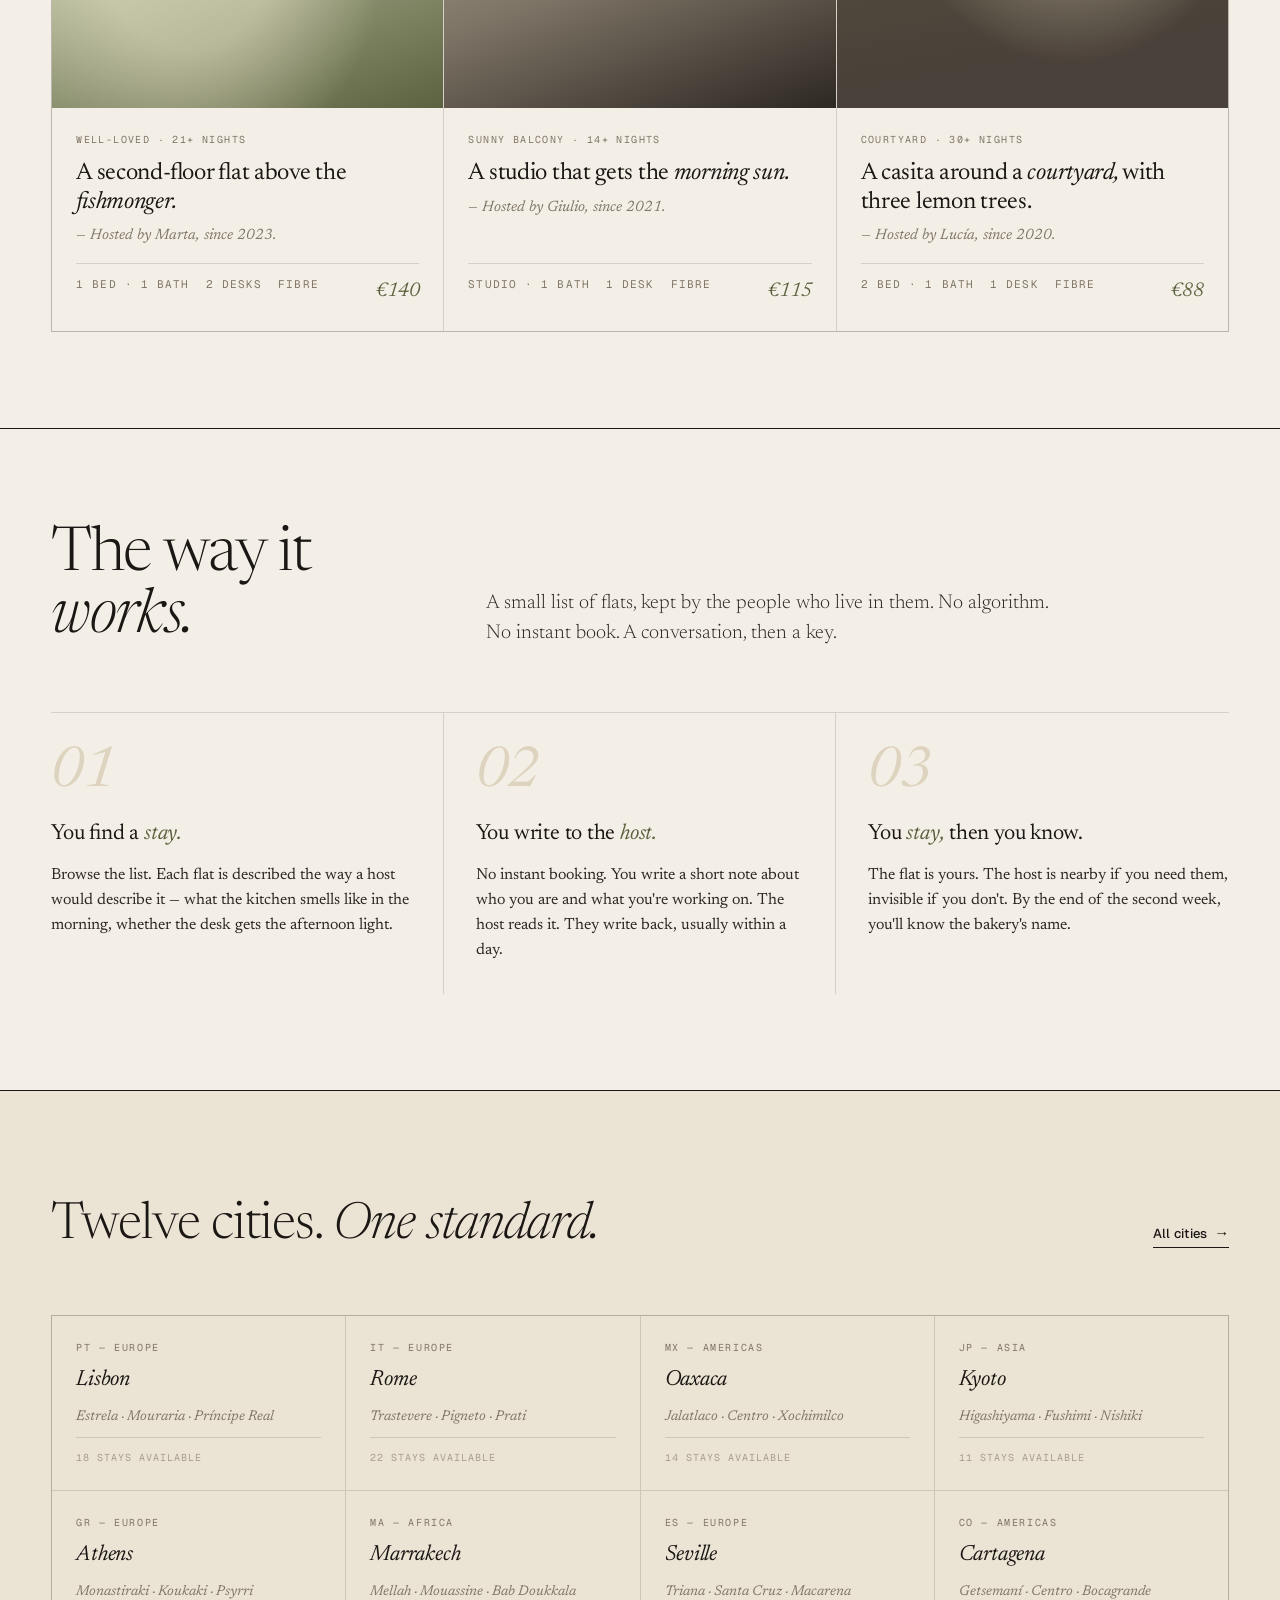
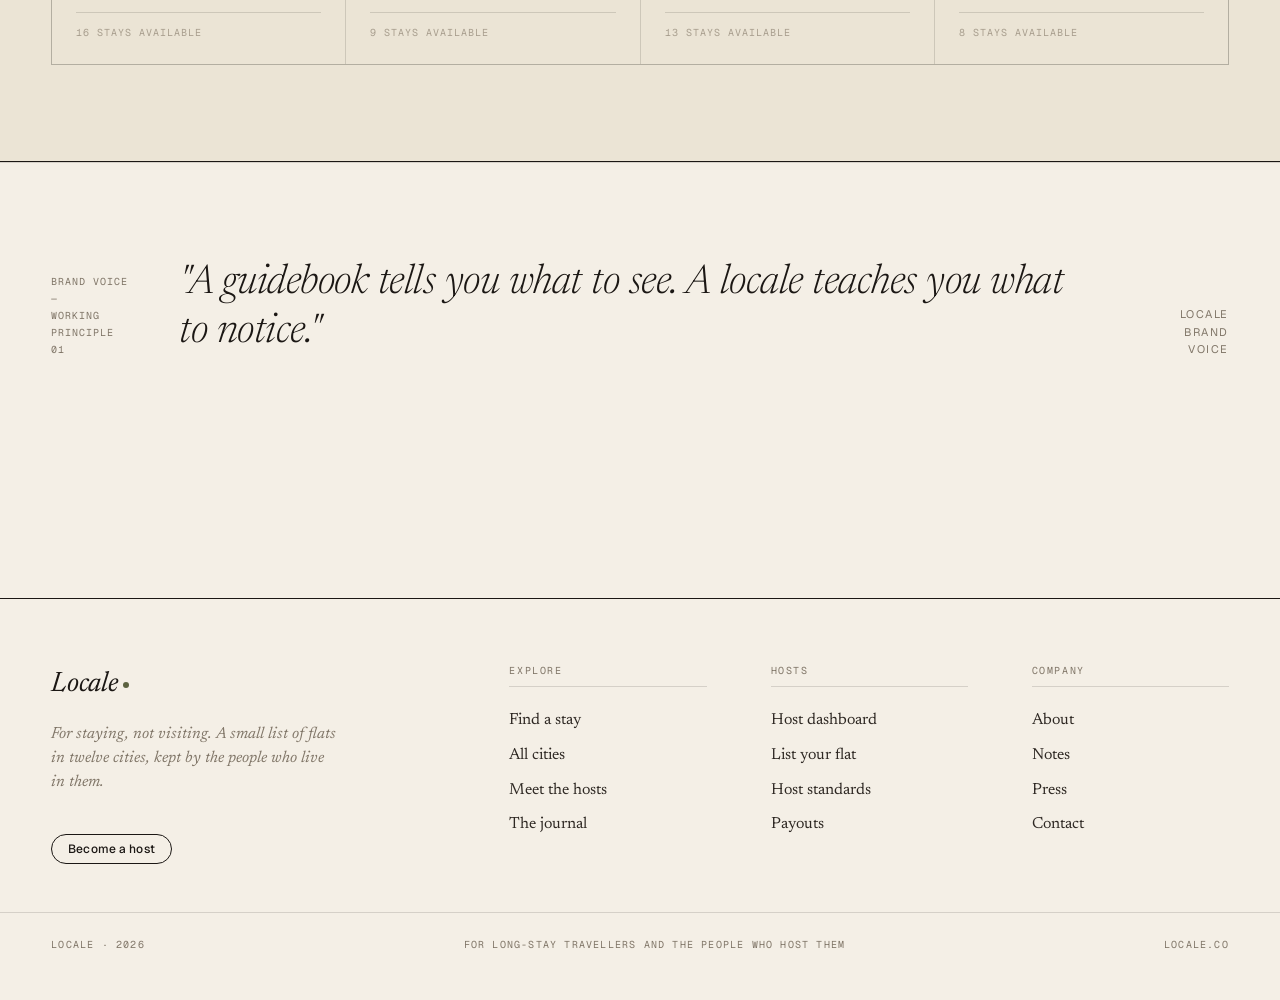
==== commit b7fb8df3: "Change accent color from rust to #5C6240 olive green Co-Authored-By: Claude Sonnet 4.6 <noreply@anth" ====
--- a/marketing.html
+++ b/marketing.html
@@ -182,7 +182,7 @@
 .stay-card:nth-child(1) .stay-card__photo {
   background:
     radial-gradient(ellipse at 35% 65%, rgba(255,245,220,0.4) 0 25%, transparent 55%),
-    linear-gradient(160deg, #C9BFA7 0%, #DDB59E 55%, #A14A2A 100%);
+    linear-gradient(160deg, #C9BFA7 0%, #B4BA9A 55%, #5C6240 100%);
 }
 .stay-card:nth-child(2) .stay-card__photo {
   background: linear-gradient(160deg, #DDD3BE 0%, #807668 65%, #2E2823 100%);
--- a/css/locale.css
+++ b/css/locale.css
@@ -22,14 +22,14 @@
   --mute-2:       #A89E8E;
 
   /* Accent */
-  --clay:         #A14A2A;
-  --clay-deep:    #7A3618;
-  --clay-soft:    #DDB59E;
+  --clay:         #5C6240;
+  --clay-deep:    #3D4229;
+  --clay-soft:    #B4BA9A;
 
   /* Status */
   --olive:        #5C6240;
   --slate:        #4A5663;
-  --rust:         #9C3F2A;
+  --rust:         #5C6240;
 
   /* Lines */
   --rule:         rgba(27, 23, 20, 0.14);
